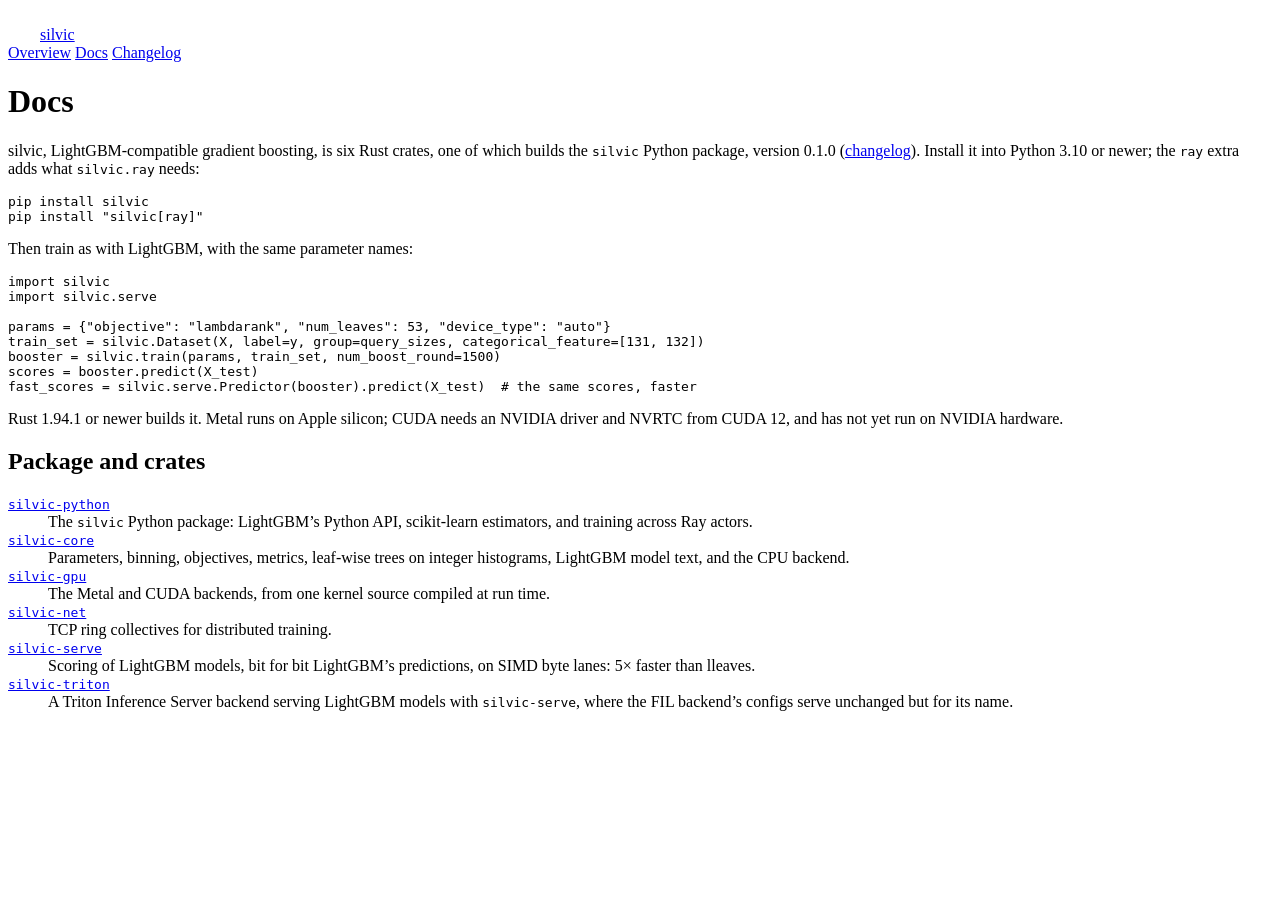
==== docs/docs/index.html @ a8f7e3bc "feat: CPU SIMD serving and Triton integration" ====
<!doctype html>
<html lang="en">
<head>
  <meta charset="utf-8">
  <meta name="viewport" content="width=device-width, initial-scale=1">
  <title>Docs · silvic</title>
  <meta name="description" content="The Python package and crates of silvic, and their public APIs.">
  <link rel="icon" href="../favicon.ico" sizes="32x32">
  <link rel="icon" href="../favicon.png" type="image/png" sizes="96x96">
  <link rel="apple-touch-icon" href="../apple-touch-icon.png">
  <link rel="alternate" type="application/rss+xml" title="silvic changelog" href="../feed.xml">
  <link rel="preconnect" href="https://fonts.googleapis.com">
  <link rel="preconnect" href="https://fonts.gstatic.com" crossorigin>
  <link rel="stylesheet" href="https://fonts.googleapis.com/css2?family=Archivo:wght@400;500;600&amp;family=JetBrains+Mono&amp;display=swap">
  <link rel="stylesheet" href="../styles.css">
  <link rel="stylesheet" href="../docs.css">
</head>
<body>
  <main>
    <header class="masthead deeper">
      <a class="rooted" href="../"><canvas class="growth" width="32" height="32" aria-hidden="true"></canvas>silvic</a>
      <nav class="trail" aria-label="silvic">
        <a class="homeward" href="../">Overview</a>
        <a href="./" aria-current="page">Docs</a>
        <a href="../changelog.html">Changelog</a>
      </nav>
    </header>

    <h1>Docs</h1>
    <p>silvic, LightGBM-compatible gradient boosting, is six Rust crates, one of which builds the <code>silvic</code> Python package, version 0.1.0 (<a href="../changelog.html">changelog</a>). Install it into Python 3.10 or newer; the <code>ray</code> extra adds what <code>silvic.ray</code> needs:</p>
    <pre tabindex="0"><code><span class="word">pip install</span> silvic
<span class="word">pip install</span> <span class="said">"silvic[ray]"</span></code></pre>
    <p>Then train as with LightGBM, with the same parameter names:</p>
    <pre tabindex="0"><code><span class="word">import</span> silvic
<span class="word">import</span> silvic.serve

params = {<span class="said">"objective"</span>: <span class="said">"lambdarank"</span>, <span class="said">"num_leaves"</span>: <span class="said">53</span>, <span class="said">"device_type"</span>: <span class="said">"auto"</span>}
train_set = silvic.Dataset(X, label=y, group=query_sizes, categorical_feature=[<span class="said">131</span>, <span class="said">132</span>])
booster = silvic.train(params, train_set, num_boost_round=<span class="said">1500</span>)
scores = booster.predict(X_test)
fast_scores = silvic.serve.Predictor(booster).predict(X_test)  # the same scores, faster</code></pre>
    <p>Rust 1.94.1 or newer builds it. Metal runs on Apple silicon; CUDA needs an NVIDIA driver and NVRTC from CUDA 12, and has not yet run on NVIDIA hardware.</p>

    <h2>Package and crates</h2>
    <dl class="manifest">
      <dt><a href="silvic-python.html"><code>silvic-python</code></a></dt>
      <dd>The <code>silvic</code> Python package: LightGBM’s Python API, scikit-learn estimators, and training across Ray actors.</dd>
      <dt><a href="silvic-core.html"><code>silvic-core</code></a></dt>
      <dd>Parameters, binning, objectives, metrics, leaf-wise trees on integer histograms, LightGBM model text, and the CPU backend.</dd>
      <dt><a href="silvic-gpu.html"><code>silvic-gpu</code></a></dt>
      <dd>The Metal and CUDA backends, from one kernel source compiled at run time.</dd>
      <dt><a href="silvic-net.html"><code>silvic-net</code></a></dt>
      <dd>TCP ring collectives for distributed training.</dd>
      <dt><a href="silvic-serve.html"><code>silvic-serve</code></a></dt>
      <dd>Scoring of LightGBM models, bit for bit LightGBM’s predictions, on SIMD byte lanes: 5× faster than lleaves.</dd>
      <dt><a href="silvic-triton.html"><code>silvic-triton</code></a></dt>
      <dd>A Triton Inference Server backend serving LightGBM models with <code>silvic-serve</code>, where the FIL backend’s configs serve unchanged but for its name.</dd>
    </dl>
  </main>
  <script src="../mark.js"></script>
</body>
</html>
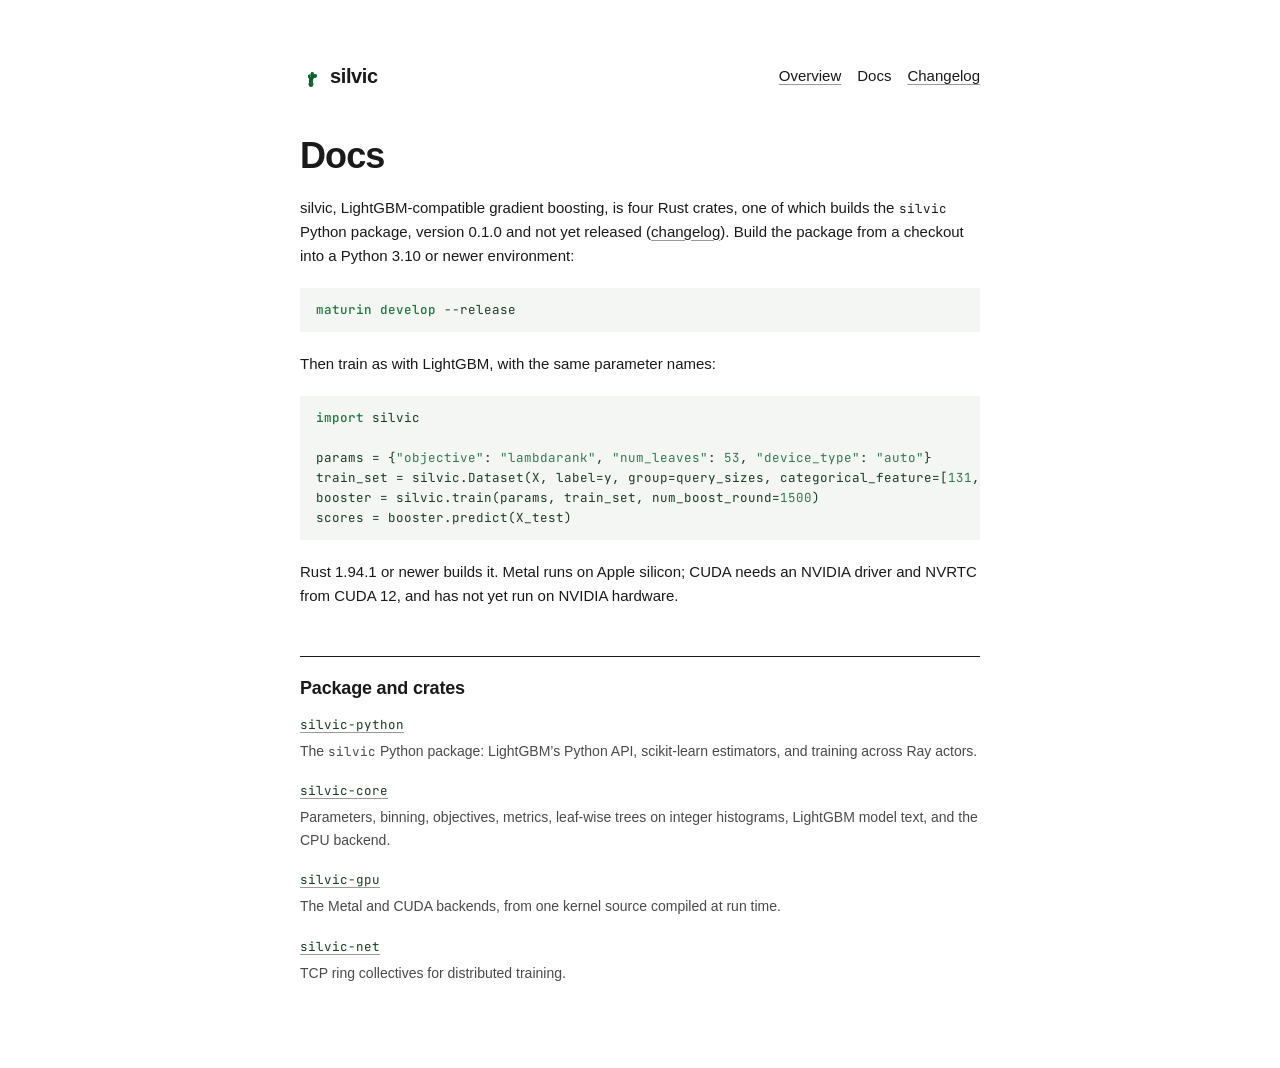
==== commit 32918994: "docs: establish documentation, CI, and animated mark" ====
--- a/docs/docs/index.html
+++ b/docs/docs/index.html
@@ -27,18 +27,15 @@
     </header>
 
     <h1>Docs</h1>
-    <p>silvic, LightGBM-compatible gradient boosting, is six Rust crates, one of which builds the <code>silvic</code> Python package, version 0.1.0 (<a href="../changelog.html">changelog</a>). Install it into Python 3.10 or newer; the <code>ray</code> extra adds what <code>silvic.ray</code> needs:</p>
-    <pre tabindex="0"><code><span class="word">pip install</span> silvic
-<span class="word">pip install</span> <span class="said">"silvic[ray]"</span></code></pre>
+    <p>silvic, LightGBM-compatible gradient boosting, is four Rust crates, one of which builds the <code>silvic</code> Python package, version 0.1.0 and not yet released (<a href="../changelog.html">changelog</a>). Build the package from a checkout into a Python 3.10 or newer environment:</p>
+    <pre tabindex="0"><code><span class="word">maturin develop</span> --release</code></pre>
     <p>Then train as with LightGBM, with the same parameter names:</p>
     <pre tabindex="0"><code><span class="word">import</span> silvic
-<span class="word">import</span> silvic.serve
 
 params = {<span class="said">"objective"</span>: <span class="said">"lambdarank"</span>, <span class="said">"num_leaves"</span>: <span class="said">53</span>, <span class="said">"device_type"</span>: <span class="said">"auto"</span>}
 train_set = silvic.Dataset(X, label=y, group=query_sizes, categorical_feature=[<span class="said">131</span>, <span class="said">132</span>])
 booster = silvic.train(params, train_set, num_boost_round=<span class="said">1500</span>)
-scores = booster.predict(X_test)
-fast_scores = silvic.serve.Predictor(booster).predict(X_test)  # the same scores, faster</code></pre>
+scores = booster.predict(X_test)</code></pre>
     <p>Rust 1.94.1 or newer builds it. Metal runs on Apple silicon; CUDA needs an NVIDIA driver and NVRTC from CUDA 12, and has not yet run on NVIDIA hardware.</p>
 
     <h2>Package and crates</h2>
@@ -51,10 +48,6 @@
       <dd>The Metal and CUDA backends, from one kernel source compiled at run time.</dd>
       <dt><a href="silvic-net.html"><code>silvic-net</code></a></dt>
       <dd>TCP ring collectives for distributed training.</dd>
-      <dt><a href="silvic-serve.html"><code>silvic-serve</code></a></dt>
-      <dd>Scoring of LightGBM models, bit for bit LightGBM’s predictions, on SIMD byte lanes: 5× faster than lleaves.</dd>
-      <dt><a href="silvic-triton.html"><code>silvic-triton</code></a></dt>
-      <dd>A Triton Inference Server backend serving LightGBM models with <code>silvic-serve</code>, where the FIL backend’s configs serve unchanged but for its name.</dd>
     </dl>
   </main>
   <script src="../mark.js"></script>
--- a/docs/styles.css
+++ b/docs/styles.css
@@ -0,0 +1,363 @@
+/* Hallmark · pre-emit critique: P4 H4 E5 S4 R5 V4 */
+/* Hallmark · macrostructure: Long Document · tone: ink on paper · anchor hue: green
+ * theme: studied-DNA (source: planckton-landing) · display + body: Archivo · code: JetBrains Mono
+ */
+:root {
+  color-scheme: light dark;
+
+  --the-clearing: #ffffff;
+  --the-heartwood: #1a1a1a;
+  --the-understory: #4a4a4a;
+  --the-lichen: #9a9a9a;
+  --a-blush: #fce5e9;
+
+  --them: #b3b3b3;
+  --us: #18793a;
+
+  --green-below: #0b3a1e;
+  --green: #18793a;
+  --green-above: #b4e3c1;
+  --green-shade: #f4f6f4;
+  --green-ink: #173d24;
+  --green-bright: #18793a;
+  --green-soft: #2f7a52;
+
+  --the-voice: "Aktiv Grotesk", "Archivo", "Helvetica Neue", Arial, sans-serif;
+  --the-machine: "JetBrains Mono", ui-monospace, Menlo, monospace;
+
+  --a-whisper: 12px;
+  --a-murmur: 12.5px;
+  --speaking-softly: 14px;
+  --speaking: 15px;
+  --a-call: 18px;
+  --a-name: 36px;
+  --a-name-in-passing: 20px;
+  --room-to-breathe: 1.6;
+
+  --a-seed: 4px;
+  --a-sprout: 8px;
+  --a-twig: 12px;
+  --a-branch: 16px;
+  --a-bough: 20px;
+  --a-grove: 48px;
+  --open-sky: 64px;
+
+  --as-far-as-the-eye-reads: 680px;
+  --a-hairline: 1px;
+  --attention: 2px;
+}
+
+@media (prefers-color-scheme: dark) {
+  :root {
+    --the-clearing: #121212;
+    --the-heartwood: #ececea;
+    --the-understory: #b8b8b5;
+    --the-lichen: #5a5a58;
+    --a-blush: #3a1218;
+    --them: #6e6e6c;
+    --us: #6fd38d;
+    --green-shade: #1a1c1a;
+    --green-ink: #d6f2dd;
+    --green-bright: #7fd897;
+    --green-soft: #a7e3b6;
+  }
+}
+
+* {
+  box-sizing: border-box;
+}
+
+html,
+body {
+  overflow-x: clip;
+}
+
+html {
+  -webkit-font-smoothing: antialiased;
+}
+
+body {
+  margin: 0;
+  background: var(--the-clearing);
+  color: var(--the-heartwood);
+  font-family: var(--the-voice);
+  font-size: var(--speaking);
+  line-height: var(--room-to-breathe);
+  font-variant-numeric: tabular-nums;
+  text-wrap: pretty;
+}
+
+::selection {
+  background: var(--a-blush);
+  color: var(--the-heartwood);
+}
+
+main {
+  max-width: calc(var(--as-far-as-the-eye-reads) + 2 * var(--a-bough));
+  margin-inline: auto;
+  padding: var(--open-sky) var(--a-bough);
+}
+
+h1 {
+  margin: 0 0 var(--a-bough);
+  font-size: var(--a-name);
+  font-weight: 600;
+  letter-spacing: -0.025em;
+  line-height: 1.1;
+  overflow-wrap: anywhere;
+  min-width: 0;
+}
+
+.rooted {
+  display: flex;
+  align-items: center;
+  gap: var(--a-twig);
+}
+
+.masthead {
+  display: flex;
+  align-items: center;
+  justify-content: space-between;
+  gap: var(--a-twig) var(--a-branch);
+  margin-block-end: var(--a-bough);
+}
+
+.masthead > .rooted {
+  flex: none;
+}
+
+.masthead h1 {
+  margin: 0;
+  font-size: clamp(28px, 9vw, var(--a-name));
+}
+
+.trail {
+  display: flex;
+  align-items: center;
+  gap: var(--a-branch);
+  white-space: nowrap;
+}
+
+.trail [aria-current] {
+  font-weight: 500;
+  text-decoration: none;
+}
+
+@media (max-width: 480px) {
+  .masthead .rooted {
+    gap: var(--a-sprout);
+  }
+
+  .trail {
+    gap: var(--a-twig);
+    font-size: var(--speaking-softly);
+  }
+
+  .trail .homeward {
+    display: none;
+  }
+}
+
+.deeper {
+  margin-block-end: var(--a-grove);
+}
+
+.deeper .rooted {
+  font-size: var(--a-name-in-passing);
+  font-weight: 600;
+  gap: var(--a-sprout);
+  letter-spacing: -0.02em;
+  line-height: 1.1;
+  text-decoration: none;
+}
+
+.growth {
+  display: block;
+  flex: none;
+  width: 1.1em;
+  height: 1.1em;
+}
+
+.growth.still {
+  border-radius: 50% 50% 46% 46% / 58% 58% 42% 42%;
+  background: radial-gradient(circle at 36% 30%, var(--green-above) 0%, var(--green) 45%, var(--green-below) 100%);
+  transform: scale(0.6);
+}
+
+h2 {
+  margin: var(--a-grove) 0 var(--a-twig);
+  padding-block-start: var(--a-bough);
+  border-block-start: var(--a-hairline) solid var(--the-heartwood);
+  font-size: var(--a-call);
+  font-weight: 600;
+  letter-spacing: -0.01em;
+  line-height: 1.3;
+}
+
+p,
+pre {
+  margin: 0 0 var(--a-bough);
+}
+
+a {
+  color: var(--the-heartwood);
+  text-decoration: underline;
+  text-decoration-color: var(--the-lichen);
+  text-underline-offset: 3px;
+}
+
+a:hover {
+  text-decoration-color: var(--the-heartwood);
+}
+
+a[target="_blank"]::after {
+  content: " ↗";
+  color: var(--the-understory);
+  font-size: 11px;
+}
+
+:where(a, [tabindex]):focus-visible {
+  outline: var(--attention) solid var(--the-heartwood);
+  outline-offset: 2px;
+}
+
+.chart {
+  margin: 0 0 var(--a-bough);
+}
+
+.key {
+  display: flex;
+  flex-wrap: wrap;
+  gap: var(--a-seed) var(--a-bough);
+  margin: var(--a-sprout) 0 var(--a-branch);
+  padding: 0;
+  list-style: none;
+  color: var(--the-understory);
+  font-size: var(--a-whisper);
+}
+
+.key li {
+  display: flex;
+  align-items: center;
+  gap: var(--a-sprout);
+}
+
+.blaze {
+  flex: none;
+  width: 8px;
+  height: 8px;
+}
+
+.them {
+  --colour-of: var(--them);
+}
+
+.us {
+  --colour-of: var(--us);
+}
+
+.blaze,
+.reach {
+  background: var(--colour-of);
+}
+
+.rings {
+  display: grid;
+  grid-template-columns: minmax(0, 1fr) max-content;
+  align-items: center;
+  column-gap: var(--a-twig);
+  row-gap: var(--a-sprout);
+}
+
+.rings .reading {
+  grid-column: 1 / -1;
+  margin: var(--a-bough) 0 0;
+  color: var(--the-understory);
+}
+
+.rings .reading:first-child {
+  margin-block-start: 0;
+}
+
+.rings .reading b {
+  margin-inline-end: var(--a-seed);
+  color: var(--the-heartwood);
+  font-weight: 600;
+}
+
+.rings .girth {
+  color: var(--the-understory);
+  font-size: var(--speaking-softly);
+  line-height: 1.35;
+  text-align: end;
+  white-space: nowrap;
+}
+
+.rings .girth b {
+  color: var(--the-heartwood);
+  font-weight: 500;
+}
+
+.lane {
+  position: relative;
+  display: block;
+  height: 22px;
+}
+
+.reach {
+  position: absolute;
+  inset-inline-start: 0;
+  width: calc(var(--how-far) * 1%);
+  min-width: 2px;
+  height: 10px;
+}
+
+.reach.us {
+  inset-block-start: 0;
+}
+
+.reach.them {
+  inset-block-end: 0;
+}
+
+.in-the-margin {
+  margin: var(--a-sprout) 0 0;
+  color: var(--the-understory);
+  font-size: var(--a-whisper);
+  line-height: 1.5;
+}
+
+pre {
+  overflow-x: auto;
+  padding: var(--a-twig) var(--a-branch);
+  background: var(--green-shade);
+  color: var(--green-ink);
+  font-family: var(--the-machine);
+  font-size: var(--a-murmur);
+  font-variant-ligatures: none;
+  line-height: 1.6;
+}
+
+pre code {
+  font: inherit;
+}
+
+pre .word {
+  color: var(--green-bright);
+  font-weight: 500;
+}
+
+pre .said {
+  color: var(--green-soft);
+}
+
+pre ::selection {
+  background: var(--green-above);
+  color: var(--green-below);
+}
+
+@media (max-width: 480px) {
+  main {
+    padding-block-start: var(--a-grove);
+  }
+}
--- a/docs/docs.css
+++ b/docs/docs.css
@@ -0,0 +1,75 @@
+:not(pre) > code {
+  font-family: var(--the-machine);
+  font-size: var(--a-murmur);
+  font-variant-ligatures: none;
+  overflow-wrap: anywhere;
+}
+
+h1 code {
+  font-size: 0.8em;
+  letter-spacing: -0.02em;
+}
+
+h2 code,
+h1 code {
+  font-family: var(--the-machine);
+}
+
+h2 code {
+  font-size: 0.9em;
+}
+
+.manifest {
+  margin: 0 0 var(--a-bough);
+}
+
+.manifest dt {
+  margin-block-start: var(--a-branch);
+}
+
+.manifest dt:first-child {
+  margin-block-start: 0;
+}
+
+.manifest dt code {
+  color: var(--green-ink);
+}
+
+.manifest dd {
+  margin: var(--a-seed) 0 0;
+  color: var(--the-understory);
+  font-size: var(--speaking-softly);
+}
+
+.also {
+  color: var(--the-understory);
+  font-size: var(--speaking-softly);
+}
+
+.also b {
+  color: var(--the-heartwood);
+  font-weight: 500;
+}
+
+.default {
+  margin-inline-start: var(--a-sprout);
+  color: var(--the-understory);
+  font-size: var(--speaking-softly);
+}
+
+.onward {
+  display: grid;
+  grid-template-columns: minmax(0, 1fr) minmax(0, 1fr);
+  align-items: baseline;
+  gap: var(--a-sprout) var(--a-branch);
+  margin-block-start: var(--a-grove);
+  padding-block-start: var(--a-branch);
+  border-block-start: var(--a-hairline) solid var(--the-lichen);
+  font-size: var(--speaking-softly);
+}
+
+.onward .next {
+  grid-column: 2;
+  justify-self: end;
+  text-align: end;
+}
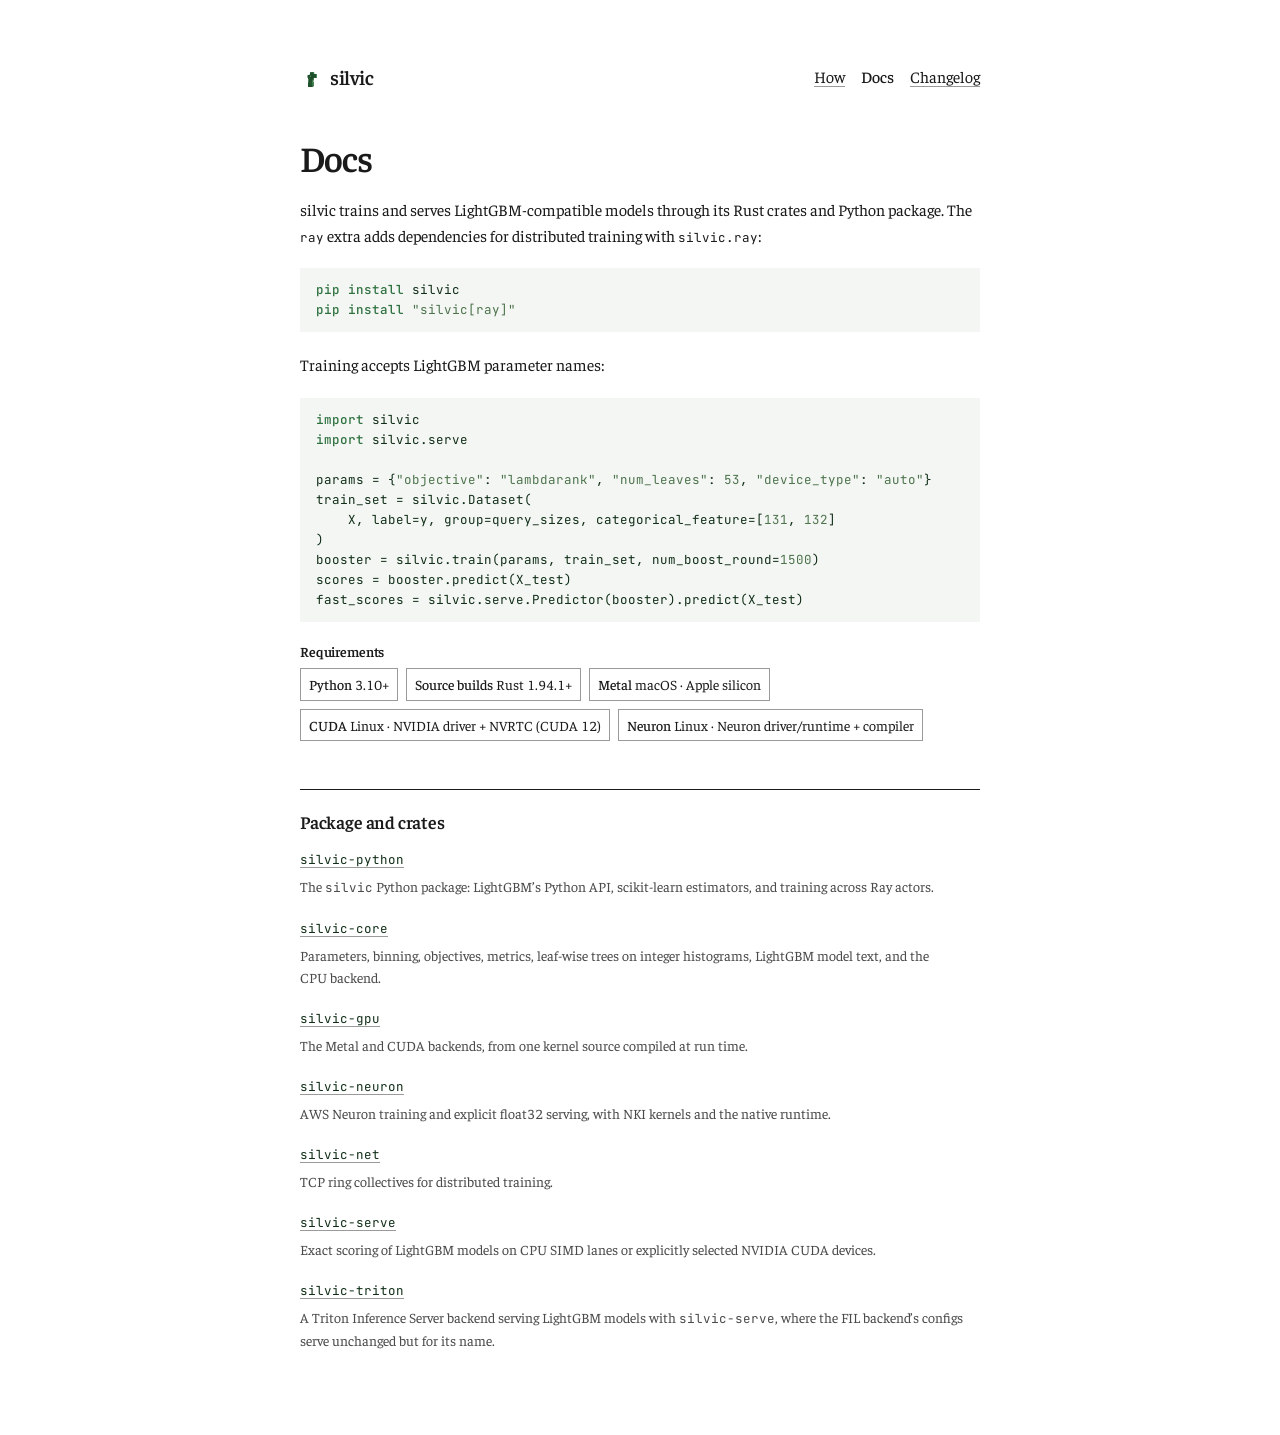
==== commit c341da82: "chore: publish docs and prepare packages" ====
--- a/docs/docs/index.html
+++ b/docs/docs/index.html
@@ -11,7 +11,8 @@
   <link rel="alternate" type="application/rss+xml" title="silvic changelog" href="../feed.xml">
   <link rel="preconnect" href="https://fonts.googleapis.com">
   <link rel="preconnect" href="https://fonts.gstatic.com" crossorigin>
-  <link rel="stylesheet" href="https://fonts.googleapis.com/css2?family=Archivo:wght@400;500;600&amp;family=JetBrains+Mono&amp;display=swap">
+  <link rel="stylesheet" href="https://fonts.googleapis.com/css2?family=Faustina:wght@400;500;600&amp;family=JetBrains+Mono:wght@400&amp;display=swap" media="print" onload="this.media='all'">
+  <noscript><link rel="stylesheet" href="https://fonts.googleapis.com/css2?family=Faustina:wght@400;500;600&amp;family=JetBrains+Mono:wght@400&amp;display=swap"></noscript>
   <link rel="stylesheet" href="../styles.css">
   <link rel="stylesheet" href="../docs.css">
 </head>
@@ -20,23 +21,35 @@
     <header class="masthead deeper">
       <a class="rooted" href="../"><canvas class="growth" width="32" height="32" aria-hidden="true"></canvas>silvic</a>
       <nav class="trail" aria-label="silvic">
-        <a class="homeward" href="../">Overview</a>
+        <a href="../how.html">How</a>
         <a href="./" aria-current="page">Docs</a>
         <a href="../changelog.html">Changelog</a>
       </nav>
     </header>
 
     <h1>Docs</h1>
-    <p>silvic, LightGBM-compatible gradient boosting, is four Rust crates, one of which builds the <code>silvic</code> Python package, version 0.1.0 and not yet released (<a href="../changelog.html">changelog</a>). Build the package from a checkout into a Python 3.10 or newer environment:</p>
-    <pre tabindex="0"><code><span class="word">maturin develop</span> --release</code></pre>
-    <p>Then train as with LightGBM, with the same parameter names:</p>
+    <p>silvic trains and serves LightGBM-compatible models through its Rust crates and Python package. The <code>ray</code> extra adds dependencies for distributed training with <code>silvic.ray</code>:</p>
+    <pre tabindex="0"><code><span class="word">pip install</span> silvic
+<span class="word">pip install</span> <span class="said">"silvic[ray]"</span></code></pre>
+    <p>Training accepts LightGBM parameter names:</p>
     <pre tabindex="0"><code><span class="word">import</span> silvic
+<span class="word">import</span> silvic.serve
 
 params = {<span class="said">"objective"</span>: <span class="said">"lambdarank"</span>, <span class="said">"num_leaves"</span>: <span class="said">53</span>, <span class="said">"device_type"</span>: <span class="said">"auto"</span>}
-train_set = silvic.Dataset(X, label=y, group=query_sizes, categorical_feature=[<span class="said">131</span>, <span class="said">132</span>])
+train_set = silvic.Dataset(
+    X, label=y, group=query_sizes, categorical_feature=[<span class="said">131</span>, <span class="said">132</span>]
+)
 booster = silvic.train(params, train_set, num_boost_round=<span class="said">1500</span>)
-scores = booster.predict(X_test)</code></pre>
-    <p>Rust 1.94.1 or newer builds it. Metal runs on Apple silicon; CUDA needs an NVIDIA driver and NVRTC from CUDA 12, and has not yet run on NVIDIA hardware.</p>
+scores = booster.predict(X_test)
+fast_scores = silvic.serve.Predictor(booster).predict(X_test)</code></pre>
+    <h2 id="requirements" class="requirements-heading">Requirements</h2>
+    <ul class="tag-list" role="list" aria-labelledby="requirements">
+      <li><b>Python</b> 3.10+</li>
+      <li><b>Source builds</b> Rust 1.94.1+</li>
+      <li><b>Metal</b> macOS · Apple silicon</li>
+      <li><b>CUDA</b> Linux · NVIDIA driver + NVRTC (CUDA 12)</li>
+      <li><b>Neuron</b> Linux · Neuron driver/runtime + compiler</li>
+    </ul>
 
     <h2>Package and crates</h2>
     <dl class="manifest">
@@ -46,8 +59,14 @@
       <dd>Parameters, binning, objectives, metrics, leaf-wise trees on integer histograms, LightGBM model text, and the CPU backend.</dd>
       <dt><a href="silvic-gpu.html"><code>silvic-gpu</code></a></dt>
       <dd>The Metal and CUDA backends, from one kernel source compiled at run time.</dd>
+      <dt><a href="silvic-neuron.html"><code>silvic-neuron</code></a></dt>
+      <dd>AWS Neuron training and explicit float32 serving, with NKI kernels and the native runtime.</dd>
       <dt><a href="silvic-net.html"><code>silvic-net</code></a></dt>
       <dd>TCP ring collectives for distributed training.</dd>
+      <dt><a href="silvic-serve.html"><code>silvic-serve</code></a></dt>
+      <dd>Exact scoring of LightGBM models on CPU SIMD lanes or explicitly selected NVIDIA CUDA devices.</dd>
+      <dt><a href="silvic-triton.html"><code>silvic-triton</code></a></dt>
+      <dd>A Triton Inference Server backend serving LightGBM models with <code>silvic-serve</code>, where the FIL backend’s configs serve unchanged but for its name.</dd>
     </dl>
   </main>
   <script src="../mark.js"></script>
--- a/docs/styles.css
+++ b/docs/styles.css
@@ -1,6 +1,6 @@
 /* Hallmark · pre-emit critique: P4 H4 E5 S4 R5 V4 */
 /* Hallmark · macrostructure: Long Document · tone: ink on paper · anchor hue: green
- * theme: studied-DNA (source: planckton-landing) · display + body: Archivo · code: JetBrains Mono
+ * theme: studied-DNA (source: planckton-landing) · display + body: Faustina · code: JetBrains Mono
  */
 :root {
   color-scheme: light dark;
@@ -12,23 +12,23 @@
   --a-blush: #fce5e9;
 
   --them: #b3b3b3;
-  --us: #18793a;
-
-  --green-below: #0b3a1e;
-  --green: #18793a;
-  --green-above: #b4e3c1;
+  --us: var(--green);
+
+  --green-below: #102e17;
+  --green: #2e713f;
+  --green-above: #c4dfb0;
   --green-shade: #f4f6f4;
-  --green-ink: #173d24;
-  --green-bright: #18793a;
-  --green-soft: #2f7a52;
-
-  --the-voice: "Aktiv Grotesk", "Archivo", "Helvetica Neue", Arial, sans-serif;
+  --green-ink: var(--green-below);
+  --green-bright: var(--green);
+  --green-soft: #4c734b;
+
+  --the-voice: "Faustina", Georgia, "Times New Roman", serif;
   --the-machine: "JetBrains Mono", ui-monospace, Menlo, monospace;
 
   --a-whisper: 12px;
   --a-murmur: 12.5px;
   --speaking-softly: 14px;
-  --speaking: 15px;
+  --speaking: 16px;
   --a-call: 18px;
   --a-name: 36px;
   --a-name-in-passing: 20px;
@@ -55,11 +55,11 @@
     --the-lichen: #5a5a58;
     --a-blush: #3a1218;
     --them: #6e6e6c;
-    --us: #6fd38d;
+    --us: var(--green-above);
     --green-shade: #1a1c1a;
-    --green-ink: #d6f2dd;
-    --green-bright: #7fd897;
-    --green-soft: #a7e3b6;
+    --green-ink: #dcebd4;
+    --green-bright: var(--green-above);
+    --green-soft: #adc99d;
   }
 }
 
@@ -114,6 +114,11 @@
   gap: var(--a-twig);
 }
 
+.rooted > .growth {
+  position: relative;
+  top: 0.05em;
+}
+
 .masthead {
   display: flex;
   align-items: center;
@@ -151,10 +156,6 @@
   .trail {
     gap: var(--a-twig);
     font-size: var(--speaking-softly);
-  }
-
-  .trail .homeward {
-    display: none;
   }
 }
 
@@ -179,9 +180,7 @@
 }
 
 .growth.still {
-  border-radius: 50% 50% 46% 46% / 58% 58% 42% 42%;
-  background: radial-gradient(circle at 36% 30%, var(--green-above) 0%, var(--green) 45%, var(--green-below) 100%);
-  transform: scale(0.6);
+  background: url("favicon.png") center / contain no-repeat;
 }
 
 h2 {
@@ -221,110 +220,126 @@
   outline-offset: 2px;
 }
 
-.chart {
+.tag-list {
+  display: flex;
+  flex-wrap: wrap;
+  gap: var(--a-sprout);
   margin: 0 0 var(--a-bough);
-}
-
-.key {
-  display: flex;
-  flex-wrap: wrap;
-  gap: var(--a-seed) var(--a-bough);
-  margin: var(--a-sprout) 0 var(--a-branch);
   padding: 0;
   list-style: none;
+  font-size: var(--speaking-softly);
+}
+
+.tag-list li {
+  padding: var(--a-seed) var(--a-sprout);
+  border: var(--a-hairline) solid var(--the-lichen);
+}
+
+.tag-list b {
+  font-weight: 500;
+}
+
+.chart {
+  --label-width: clamp(106px, 30vw, 220px);
+  margin: 0 0 var(--a-bough);
+}
+
+
+.chart-context {
+  margin: 0 0 var(--a-twig);
+  color: var(--the-understory);
+  font-size: var(--speaking-softly);
+}
+
+.chart-plot {
+  display: flex;
+  flex-direction: column;
+}
+
+.bars {
+  display: grid;
+  gap: 0;
+  margin: 0;
+  padding: 0;
+  list-style: none;
+}
+
+.bars li {
+  display: grid;
+  grid-template-columns: var(--label-width) minmax(0, 1fr) 62px;
+  align-items: center;
+  gap: var(--a-twig);
+  min-block-size: 32px;
+  min-inline-size: 0;
+}
+
+.bar-label {
+  grid-column: 1;
+  grid-row: 1;
+  font-size: var(--speaking-softly);
+  line-height: 1.35;
+}
+
+.them {
+  --colour-of: var(--them);
+}
+
+.us {
+  --colour-of: var(--us);
+}
+
+.bar-value {
+  grid-column: 3;
+  grid-row: 1;
+  white-space: nowrap;
+  text-align: end;
+  color: var(--the-understory);
+  font-size: var(--speaking-softly);
+  line-height: 1.25;
+}
+
+.bar-value > span {
+  display: inline;
+}
+
+.bar-track {
+  grid-column: 2;
+  grid-row: 1;
+  min-inline-size: 0;
+}
+
+.bar {
+  display: block;
+  inline-size: calc(var(--elapsed) * 100% / var(--range));
+  block-size: 5px;
+  background: var(--colour-of);
+}
+
+.bar.cuda {
+  background: color-mix(in srgb, var(--colour-of) 82%, var(--the-clearing));
+}
+
+.bar-scale {
+  display: flex;
+  order: 1;
+  justify-content: space-between;
+  margin: var(--a-sprout) calc(62px + var(--a-twig)) 0 calc(var(--label-width) + var(--a-twig));
+  padding-block-start: var(--a-sprout);
+  border-block-start: var(--a-hairline) solid var(--the-lichen);
   color: var(--the-understory);
   font-size: var(--a-whisper);
-}
-
-.key li {
-  display: flex;
-  align-items: center;
-  gap: var(--a-sprout);
-}
-
-.blaze {
-  flex: none;
-  width: 8px;
-  height: 8px;
-}
-
-.them {
-  --colour-of: var(--them);
-}
-
-.us {
-  --colour-of: var(--us);
-}
-
-.blaze,
-.reach {
-  background: var(--colour-of);
-}
-
-.rings {
-  display: grid;
-  grid-template-columns: minmax(0, 1fr) max-content;
-  align-items: center;
-  column-gap: var(--a-twig);
-  row-gap: var(--a-sprout);
-}
-
-.rings .reading {
-  grid-column: 1 / -1;
-  margin: var(--a-bough) 0 0;
-  color: var(--the-understory);
-}
-
-.rings .reading:first-child {
-  margin-block-start: 0;
-}
-
-.rings .reading b {
-  margin-inline-end: var(--a-seed);
-  color: var(--the-heartwood);
-  font-weight: 600;
-}
-
-.rings .girth {
-  color: var(--the-understory);
-  font-size: var(--speaking-softly);
-  line-height: 1.35;
-  text-align: end;
-  white-space: nowrap;
-}
-
-.rings .girth b {
-  color: var(--the-heartwood);
-  font-weight: 500;
-}
-
-.lane {
-  position: relative;
-  display: block;
-  height: 22px;
-}
-
-.reach {
-  position: absolute;
-  inset-inline-start: 0;
-  width: calc(var(--how-far) * 1%);
-  min-width: 2px;
-  height: 10px;
-}
-
-.reach.us {
-  inset-block-start: 0;
-}
-
-.reach.them {
-  inset-block-end: 0;
-}
-
-.in-the-margin {
-  margin: var(--a-sprout) 0 0;
-  color: var(--the-understory);
-  font-size: var(--a-whisper);
-  line-height: 1.5;
+  line-height: 1;
+}
+
+.benchmark-details > summary {
+  min-block-size: var(--a-grove);
+  padding-block: var(--a-twig);
+  cursor: pointer;
+}
+
+.benchmark-details > summary:focus-visible {
+  outline: var(--attention) solid var(--the-heartwood);
+  outline-offset: var(--attention);
 }
 
 pre {
--- a/docs/docs.css
+++ b/docs/docs.css
@@ -17,6 +17,30 @@
 
 h2 code {
   font-size: 0.9em;
+}
+
+.page-heading {
+  display: flex;
+  align-items: center;
+  justify-content: space-between;
+  gap: var(--a-branch);
+  margin-block-end: var(--a-bough);
+}
+
+.page-heading h1 {
+  margin: 0;
+}
+
+.page-heading > a {
+  flex: none;
+  font-size: var(--speaking-softly);
+}
+
+.requirements-heading {
+  margin: 0 0 var(--a-sprout);
+  padding: 0;
+  border: 0;
+  font-size: var(--speaking-softly);
 }
 
 .manifest {
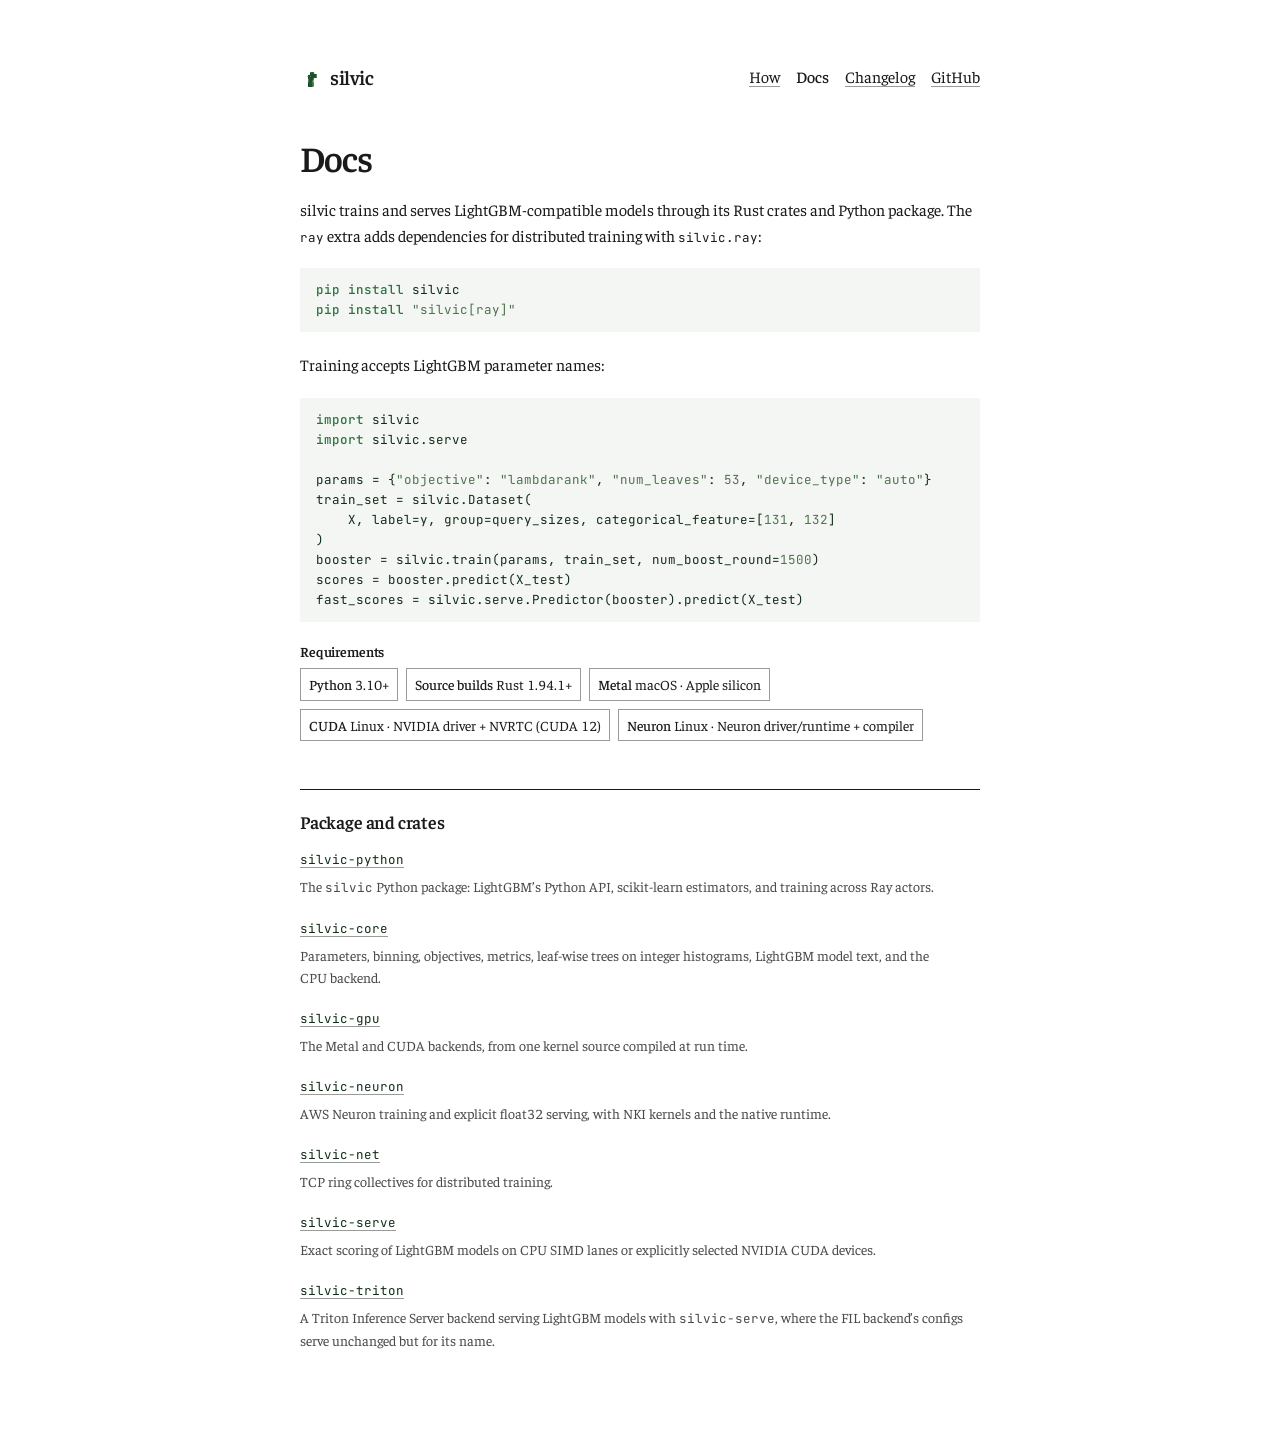
==== commit 8862299b: "docs: link to GitHub repository" ====
--- a/docs/docs/index.html
+++ b/docs/docs/index.html
@@ -24,6 +24,7 @@
         <a href="../how.html">How</a>
         <a href="./" aria-current="page">Docs</a>
         <a href="../changelog.html">Changelog</a>
+        <a href="https://github.com/BenMagyar/silvic">GitHub</a>
       </nav>
     </header>
 
--- a/docs/styles.css
+++ b/docs/styles.css
@@ -149,6 +149,10 @@
 }
 
 @media (max-width: 480px) {
+  .masthead {
+    flex-wrap: wrap;
+  }
+
   .masthead .rooted {
     gap: var(--a-sprout);
   }
